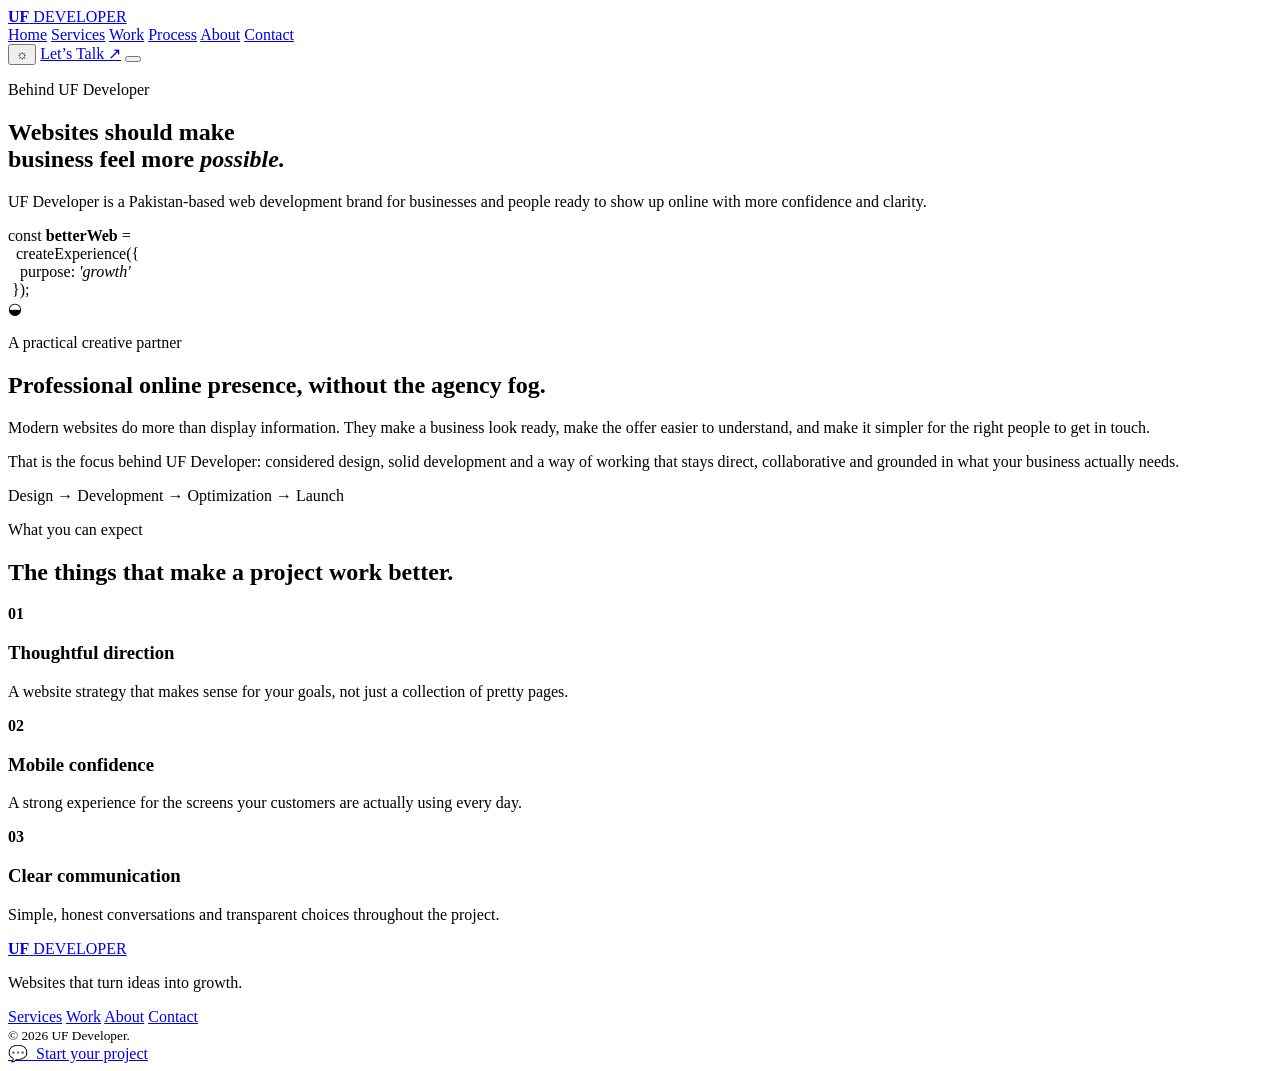
==== about.html @ 140aa17e "Create about.html\" ====
<!doctype html>
<html lang="en">
<head>
  <meta charset="UTF-8">
  <meta name="viewport" content="width=device-width, initial-scale=1">
  <meta name="description" content="About UF Developer, a Pakistan-based web development brand.">
  <title>About | UF Developer</title>

  <link rel="preconnect" href="https://fonts.googleapis.com">
  <link rel="preconnect" href="https://fonts.gstatic.com" crossorigin>
  <link href="https://fonts.googleapis.com/css2?family=DM+Mono:wght@400;500&family=Manrope:wght@400;500;600;700;800&display=swap" rel="stylesheet">

  <link rel="stylesheet" href="styles.css">
</head>

<body>
  <header class="site-header">
    <a class="brand" href="index.html">
      <b>UF</b>
      <span>DEVELOPER</span>
    </a>

    <nav>
      <a href="index.html">Home</a>
      <a href="services.html">Services</a>
      <a href="work.html">Work</a>
      <a href="process.html">Process</a>
      <a class="current" href="about.html">About</a>
      <a href="contact.html">Contact</a>
    </nav>

    <div class="nav-actions">
      <button class="theme-toggle">☼</button>
      <a class="button button-small" href="contact.html">Let’s Talk ↗</a>

      <button class="menu-toggle">
        <span></span>
        <span></span>
      </button>
    </div>
  </header>

  <main>
    <section class="page-hero">
      <p class="eyebrow">Behind UF Developer</p>

      <h1>
        Websites should make<br>
        business feel more <em>possible.</em>
      </h1>

      <p>
        UF Developer is a Pakistan-based web development brand for
        businesses and people ready to show up online with more
        confidence and clarity.
      </p>
    </section>

    <section class="section about-story">
      <div class="about-workspace">
        <div class="desk-screen">
          <i></i>

          <span>
            const <b>betterWeb</b> =<br>
            &nbsp; createExperience({<br>
            &nbsp;&nbsp; purpose: <em>'growth'</em><br>
            &nbsp;});
          </span>
        </div>

        <div class="desk-phone"></div>
        <div class="desk-coffee">◒</div>
      </div>

      <div>
        <p class="eyebrow">A practical creative partner</p>

        <h2>
          Professional online presence,
          without the agency fog.
        </h2>

        <p>
          Modern websites do more than display information.
          They make a business look ready, make the offer easier
          to understand, and make it simpler for the right people
          to get in touch.
        </p>

        <p>
          That is the focus behind UF Developer: considered design,
          solid development and a way of working that stays direct,
          collaborative and grounded in what your business actually needs.
        </p>

        <div class="about-steps">
          <span>Design</span>
          <b>→</b>
          <span>Development</span>
          <b>→</b>
          <span>Optimization</span>
          <b>→</b>
          <span>Launch</span>
        </div>
      </div>
    </section>

    <section class="section expectation">
      <p class="eyebrow">What you can expect</p>

      <h2>
        The things that make
        a project work better.
      </h2>

      <div class="expect-grid">
        <article>
          <b>01</b>
          <h3>Thoughtful direction</h3>
          <p>
            A website strategy that makes sense for your goals,
            not just a collection of pretty pages.
          </p>
        </article>

        <article>
          <b>02</b>
          <h3>Mobile confidence</h3>
          <p>
            A strong experience for the screens your customers
            are actually using every day.
          </p>
        </article>

        <article>
          <b>03</b>
          <h3>Clear communication</h3>
          <p>
            Simple, honest conversations and transparent choices
            throughout the project.
          </p>
        </article>
      </div>
    </section>
  </main>

  <footer>
    <a class="brand" href="index.html">
      <b>UF</b>
      <span>DEVELOPER</span>
    </a>

    <p>Websites that turn ideas into growth.</p>

    <div class="footer-links">
      <a href="services.html">Services</a>
      <a href="work.html">Work</a>
      <a href="about.html">About</a>
      <a href="contact.html">Contact</a>
    </div>

    <small>© 2026 UF Developer.</small>
  </footer>

  <a class="mobile-cta" href="contact.html">
    💬 &nbsp;Start your project
  </a>

  <script src="script.js"></script>
</body>
</html>
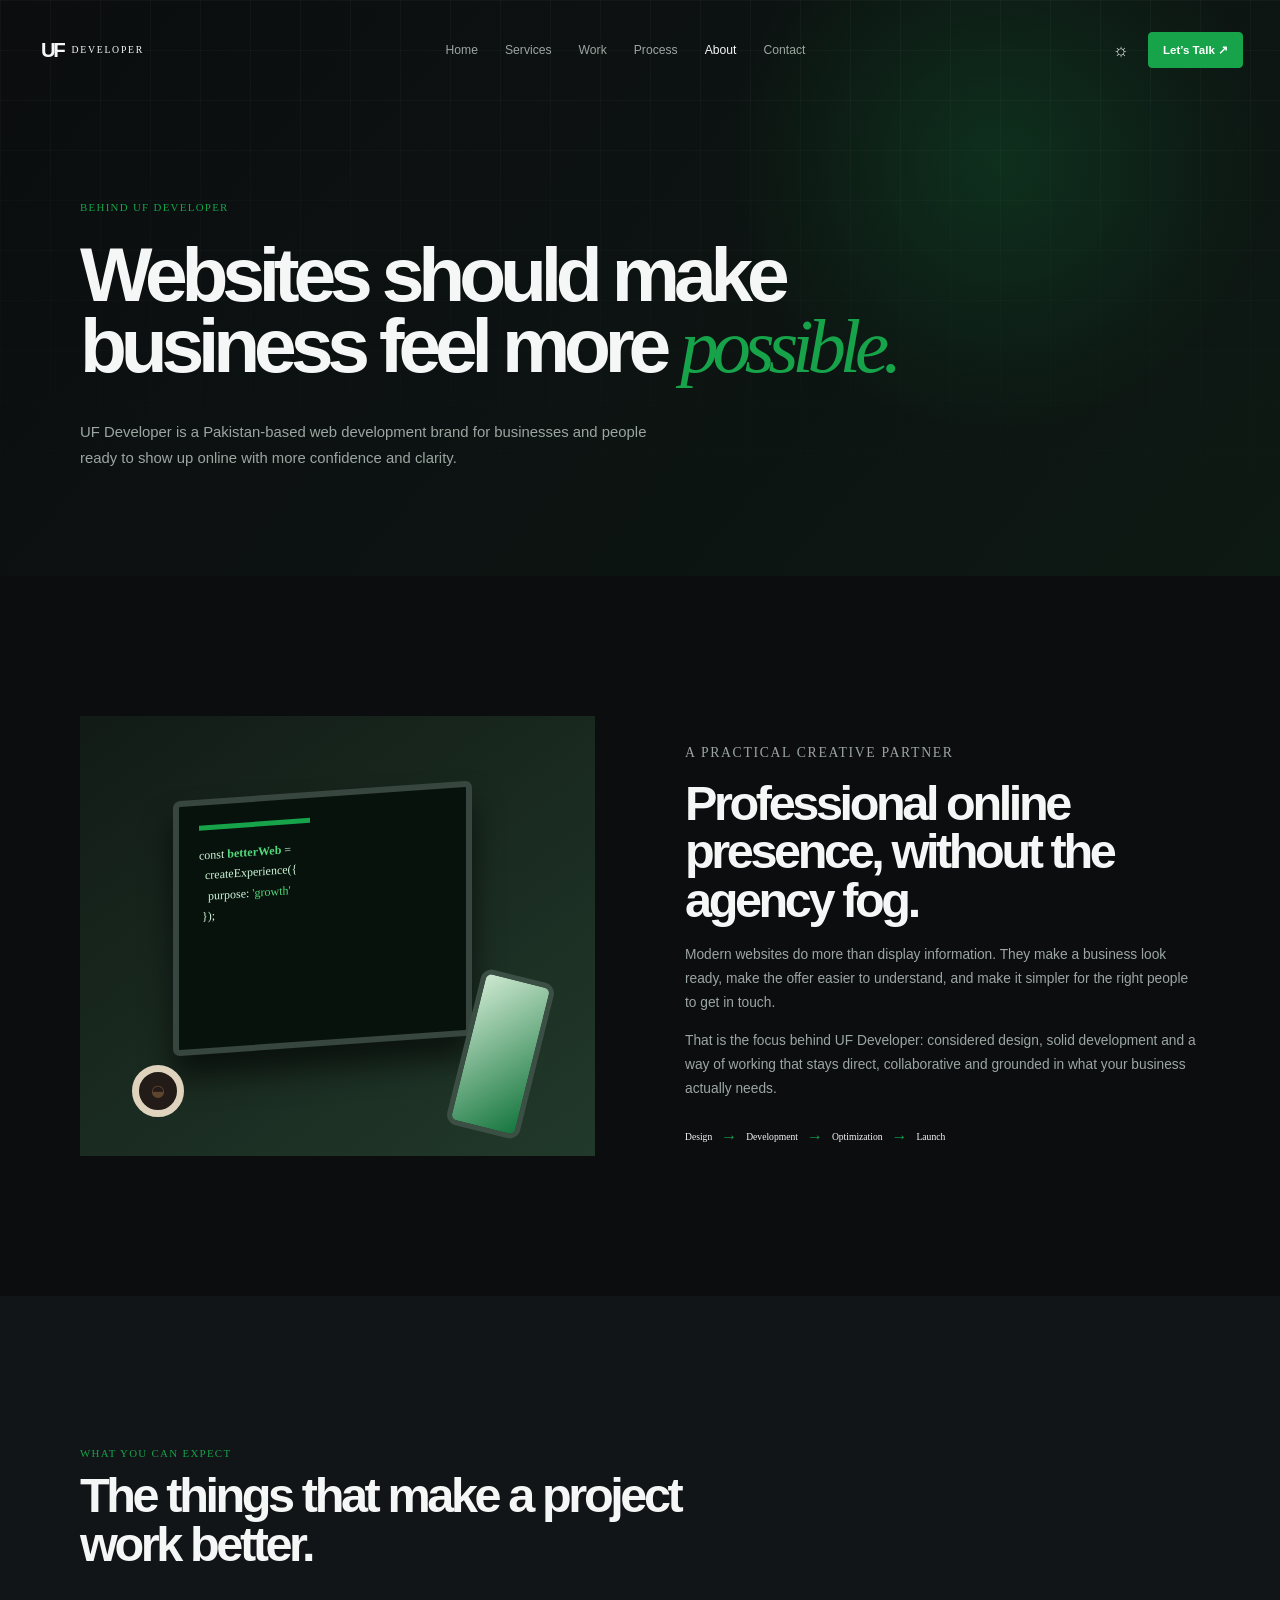
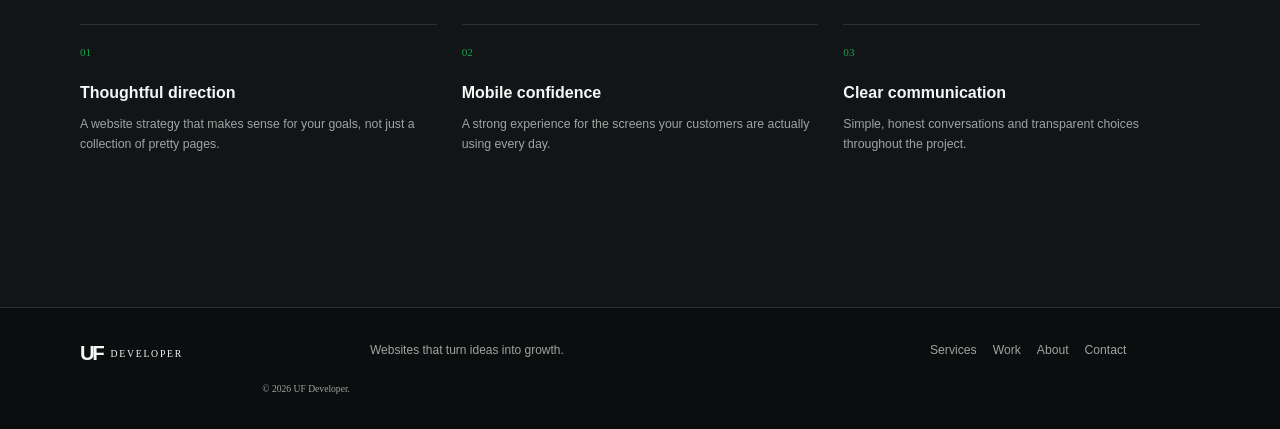
==== commit d8f66bc0: "Update about.html" ====
--- a/about.html
+++ b/about.html
@@ -3,12 +3,8 @@
 <head>
   <meta charset="UTF-8">
   <meta name="viewport" content="width=device-width, initial-scale=1">
-  <meta name="description" content="About UF Developer, a Pakistan-based web development brand.">
+  <meta name="description" content="About UF Developer, a Pakistan-based web development brand">
   <title>About | UF Developer</title>
-
-  <link rel="preconnect" href="https://fonts.googleapis.com">
-  <link rel="preconnect" href="https://fonts.gstatic.com" crossorigin>
-  <link href="https://fonts.googleapis.com/css2?family=DM+Mono:wght@400;500&family=Manrope:wght@400;500;600;700;800&display=swap" rel="stylesheet">
 
   <link rel="stylesheet" href="styles.css">
 </head>
@@ -31,7 +27,10 @@
 
     <div class="nav-actions">
       <button class="theme-toggle">☼</button>
-      <a class="button button-small" href="contact.html">Let’s Talk ↗</a>
+
+      <a class="button button-small" href="contact.html">
+        Let’s Talk ↗
+      </a>
 
       <button class="menu-toggle">
         <span></span>
--- a/styles.css
+++ b/styles.css
@@ -0,0 +1,8 @@
+:root{--bg:#0b0d0f;--panel:#121518;--text:#f5f7f6;--muted:#9ca6a1;--line:#29302d;--green:#16a34a;--soft:#dcfce7;--serif:Georgia,serif}*{box-sizing:border-box}html{scroll-behavior:smooth}body{margin:0;background:var(--bg);color:var(--text);font-family:Manrope,Arial,sans-serif;overflow-x:hidden}.light{--bg:#f7f8f5;--panel:#fff;--text:#101512;--muted:#65706a;--line:#dce2dc}.loader{position:fixed;z-index:99;inset:0;background:#0b0d0f;display:grid;place-content:center;text-align:center;transition:opacity .45s,visibility .45s}.loader span{font-size:6rem;font-weight:800;letter-spacing:-.12em;color:#fff;line-height:.7}.loader small{font:500 .7rem 'DM Mono';letter-spacing:.34em;color:#16a34a;margin-left:.34em;margin-top:16px}.loader.done{opacity:0;visibility:hidden}.site-header{position:fixed;z-index:20;top:18px;left:50%;width:min(1280px,calc(100% - 40px));transform:translateX(-50%);padding:13px 16px 13px 20px;border:1px solid transparent;display:flex;align-items:center;justify-content:space-between;transition:.3s}.site-header.scrolled{background:color-mix(in srgb,var(--bg) 82%,transparent);backdrop-filter:blur(18px);border-color:var(--line);border-radius:12px}.brand{display:flex;align-items:center;gap:8px;color:inherit;text-decoration:none}.brand b{font-size:1.28rem;letter-spacing:-.12em;line-height:1}.brand span{font:500 .61rem 'DM Mono';letter-spacing:.18em}.site-header nav{display:flex;gap:27px}.site-header nav a,.footer-links a{font-size:.76rem;color:var(--muted);text-decoration:none;transition:color .2s}.site-header nav a:hover,.footer-links a:hover{color:var(--green)}.nav-actions{display:flex;align-items:center;gap:13px}.theme-toggle,.menu-toggle{border:0;background:none;color:var(--text);font-size:1.1rem;cursor:pointer}.menu-toggle{display:none}.button{display:inline-flex;align-items:center;justify-content:center;gap:16px;background:var(--green);color:white;text-decoration:none;border:1px solid var(--green);border-radius:4px;padding:15px 20px;font-size:.78rem;font-weight:700;transition:transform .2s,background .2s;cursor:pointer}.button:hover{transform:translateY(-3px);background:#188d44}.button i,.text-link i{font-style:normal;font-size:1rem}.button-small{padding:10px 14px;font-size:.72rem}.hero{min-height:760px;padding:180px max(30px,calc((100% - 1220px)/2)) 100px;display:grid;grid-template-columns:1.02fr .98fr;align-items:center;position:relative;overflow:hidden}.grid{position:absolute;inset:0;background-image:linear-gradient(#ffffff08 1px,transparent 1px),linear-gradient(90deg,#ffffff08 1px,transparent 1px);background-size:56px 56px;mask-image:linear-gradient(to bottom,black,transparent 80%)}.hero-glow{position:absolute;width:600px;height:600px;right:-80px;top:100px;background:radial-gradient(circle,#16a34a30,transparent 64%);filter:blur(10px)}.hero-copy,.hero-visual{position:relative;z-index:1}.availability,.eyebrow{font:500 .68rem 'DM Mono';letter-spacing:.12em;text-transform:uppercase;color:var(--green)}.availability{display:flex;align-items:center;gap:8px}.availability span{width:7px;height:7px;border-radius:50%;background:var(--green);box-shadow:0 0 0 5px #16a34a20}.hero h1,h2{font-size:clamp(3rem,5.25vw,5.25rem);line-height:.99;letter-spacing:-.067em;margin:22px 0 26px;max-width:700px}.hero h1 em,h2 em,.technology em,.big-cta em{font-family:var(--serif);font-weight:400;color:var(--green);letter-spacing:-.08em}.lead{font-size:1rem;line-height:1.7;max-width:510px;color:var(--muted)}.location,.capabilities{font:500 .7rem 'DM Mono';letter-spacing:.02em;color:var(--muted);margin-top:22px}.location b,.capabilities b{color:var(--green);margin:0 5px}.hero-actions{display:flex;align-items:center;gap:27px;margin-top:29px}.text-link{font-size:.78rem;font-weight:700;color:var(--text);text-decoration:none;border-bottom:1px solid var(--line);padding-bottom:4px}.capabilities{margin-top:50px;color:#c3ccc6}.hero-visual{height:470px;perspective:900px}.screen{position:absolute;width:455px;height:300px;right:35px;top:75px;border:8px solid #222a27;border-radius:13px;background:#d9f8e3;box-shadow:0 35px 80px #0008;transform:rotateY(-10deg) rotateX(4deg);overflow:hidden}.browser-top{height:23px;background:#f9faf7;display:flex;align-items:center;padding:0 8px;gap:4px}.browser-top span{width:5px;height:5px;border-radius:50%;background:#a9afaa}.browser-top i{font:400 5px 'DM Mono';color:#7c827e;margin:auto}.screen-content{padding:20px;color:#133a20;background:linear-gradient(135deg,#ecfff2,#b4eeca);height:100%}.screen-nav{display:flex;justify-content:space-between;font:500 7px 'DM Mono'}.screen-nav b{font-size:10px}.screen-content h3{font-size:32px;letter-spacing:-.08em;margin:33px 0 8px;line-height:.93}.screen-content h3 em{font-family:var(--serif);font-weight:400}.screen-block{position:absolute;bottom:-2px;right:0;width:46%;height:75%;background:#299a55;border-radius:50% 0 0}.screen-lines i{display:block;width:70px;height:3px;margin-top:6px;background:#347e4b}.phone{position:absolute;z-index:2;right:5px;bottom:10px;width:103px;height:210px;border:5px solid #242a27;background:#1a8050;border-radius:16px;box-shadow:0 20px 30px #0005;padding:30px 10px;color:#e9ffe9;transform:rotate(7deg)}.phone-top{position:absolute;top:7px;left:36px;background:#061509;width:24px;height:3px;border-radius:3px}.phone b{font:500 6px 'DM Mono';letter-spacing:.06em}.phone strong{display:block;font-size:15px;line-height:.95;letter-spacing:-.08em;margin-top:45px}.phone em{font-family:var(--serif);font-weight:400}.phone div:last-child{position:absolute;bottom:0;left:0;width:100%;height:45%;background:#d1f7d7;border-radius:50% 50% 0 0}.orbit{position:absolute;border:1px solid #16a34a4d;border-radius:50%;width:480px;height:480px;right:25px;top:0;transform:rotateX(68deg) rotateZ(-22deg)}.orbit-two{width:380px;height:380px;right:85px;top:55px;transform:rotateX(68deg) rotateZ(40deg)}.float-card{position:absolute;z-index:3;background:#151a17e6;border:1px solid #405148;border-radius:7px;padding:10px;box-shadow:0 12px 20px #0005;backdrop-filter:blur(8px);font-size:9px;min-width:98px}.float-card small{font:400 8px 'DM Mono';color:var(--green);display:block;margin-bottom:4px}.float-card b{font-size:10px}.float-card i{position:absolute;right:10px;font-style:normal;color:var(--green);font-size:16px}.card-design{left:12px;top:62px;animation:float 5s ease-in-out infinite}.card-dev{left:22px;bottom:58px;animation:float 5s 1s ease-in-out infinite}.card-responsive{right:12px;top:17px;padding:8px;min-width:auto;text-align:center}.card-responsive span{display:block;color:var(--green);font-weight:800;font-size:14px}.card-responsive b{font-size:7px}.card-performance{right:35px;bottom:0;min-width:117px}.bars{display:flex;gap:3px;align-items:end;height:15px;margin-top:5px}.bars i{position:static;width:5px;background:var(--green)}.bars i:nth-child(1){height:30%}.bars i:nth-child(2){height:70%}.bars i:nth-child(3){height:50%}.bars i:nth-child(4){height:100%}@keyframes float{50%{transform:translateY(-12px)}}.trust{padding:22px max(30px,calc((100% - 1220px)/2));border-top:1px solid var(--line);border-bottom:1px solid var(--line);display:flex;justify-content:space-between;gap:30px;align-items:center}.trust p{font-size:.75rem;color:var(--muted);margin:0}.trust div{display:flex;gap:22px;flex-wrap:wrap}.trust span{font:500 .62rem 'DM Mono';color:var(--text);white-space:nowrap}.trust span:before{content:'✦';color:var(--green);margin-right:6px}.section{padding:140px max(30px,calc((100% - 1120px)/2))}.section-heading{max-width:650px}.section-heading h2{font-size:clamp(2.5rem,4.5vw,4.6rem);margin:14px 0 22px}.section-heading>p:not(.eyebrow){font-size:.92rem;line-height:1.7;color:var(--muted);max-width:560px}.service-grid{display:grid;grid-template-columns:repeat(3,1fr);gap:12px;margin-top:65px}.service-card{border:1px solid var(--line);background:var(--panel);min-height:275px;padding:22px;position:relative;transition:transform .25s,border-color .25s}.service-card:hover{transform:translateY(-6px);border-color:var(--green)}.service-card>span{font:500 .66rem 'DM Mono';color:var(--green)}.service-icon{font-size:27px;margin:34px 0 18px;color:var(--green)}.service-card h3{margin:0;font-size:1.08rem;letter-spacing:-.04em}.service-card p{font-size:.75rem;line-height:1.65;color:var(--muted);min-height:58px}.service-card a,.price-grid article>a{position:absolute;bottom:21px;font-size:.7rem;font-weight:700;color:var(--text);text-decoration:none}.service-card a i,.price-grid i{color:var(--green);font-style:normal;margin-left:4px}.work{background:color-mix(in srgb,var(--panel) 65%,var(--bg))}.filters{display:flex;gap:8px;flex-wrap:wrap;margin:47px 0 28px}.filters button{background:transparent;border:1px solid var(--line);color:var(--muted);padding:8px 12px;border-radius:20px;font:500 .65rem 'DM Mono';cursor:pointer}.filters button.active,.filters button:hover{border-color:var(--green);color:var(--green)}.project-grid{display:grid;grid-template-columns:repeat(2,1fr);gap:55px 16px}.project{transition:.35s}.project.hidden{display:none}.project-preview{height:360px;position:relative;overflow:hidden}.project-info{padding:13px 3px 0;display:flex;justify-content:space-between;align-items:end}.project-info p{font:500 .58rem 'DM Mono';color:var(--green);margin:0 0 6px}.project-info h3{font-size:1.15rem;letter-spacing:-.05em;margin:0}.project-open{border:0;background:none;color:var(--text);font:700 .7rem Manrope;cursor:pointer}.project-open i{font-style:normal;color:var(--green);font-size:1rem}.bakery{background:#f8b7a9;color:#57251a;padding:23px}.preview-top,.estate-nav{font:500 9px 'DM Mono';display:flex;justify-content:space-between}.bakery strong,.estate strong,.cafe strong,.fit strong,.aura strong,.personal strong{font-size:clamp(2rem,4vw,3.8rem);line-height:.88;letter-spacing:-.09em;display:block;position:relative;z-index:1}.bakery strong{margin-top:64px}.bakery em,.estate em,.cafe em,.fit em,.aura em,.personal em{font-family:var(--serif);font-weight:400}.cake{position:absolute;right:8%;bottom:12%;font-size:170px;line-height:.7;color:#ef7d76}.estate{background:#191816;color:#f0e7cc;padding:25px}.estate strong{margin-top:58px}.estate-nav{color:#bba66d}.building{position:absolute;right:10%;bottom:0;width:33%;height:70%;background:linear-gradient(120deg,#86734a,#34352c);clip-path:polygon(30% 0,100% 13%,100% 100%,0 100%,0 20%);opacity:.8}.cafe{background:#d0c29c;color:#3b301b;padding:27px}.cafe>p{font:500 11px 'DM Mono';letter-spacing:.16em}.cafe strong{margin-top:82px}.cafe small{position:absolute;bottom:24px;font:500 8px 'DM Mono'}.coffee{position:absolute;right:13%;bottom:10%;font-size:150px;color:#7e512d}.fit{background:#d4ff35;color:#121808;padding:25px}.fit>div:first-child{font-weight:800;letter-spacing:-.1em;font-size:19px}.fit>div span{font-family:var(--serif);font-weight:400}.fit strong{margin-top:78px}.fit-shape{position:absolute;right:0;bottom:0;width:45%;height:84%;border-radius:50% 0 0;background:#1d2722}.aura{background:#d8d5cf;color:#171818;padding:25px}.aura>div:first-child{font:500 11px 'DM Mono';letter-spacing:.2em;display:flex;justify-content:space-between}.aura>div span{font-size:8px;letter-spacing:0}.aura strong{margin-top:65px}.model{position:absolute;width:38%;height:76%;right:17%;bottom:0;background:#25262a;border-radius:48% 48% 0 0;clip-path:polygon(35% 0,63% 0,88% 24%,100% 100%,0 100%,14% 25%)}.personal{background:#2843d7;color:#fff;padding:25px}.personal>p{font:500 8px 'DM Mono';letter-spacing:.09em}.personal strong{margin-top:50px}.personal-art{position:absolute;right:0;bottom:0;width:45%;height:70%;background:#f25c2c;clip-path:polygon(55% 0,100% 10%,100% 100%,0 100%,20% 36%)}.comparison{display:grid;grid-template-columns:.8fr 1.2fr;gap:80px;align-items:center}.comparison .button{margin-top:20px}.comparison-box{height:410px;position:relative;border:1px solid var(--line);overflow:hidden;user-select:none}.comparison-new,.comparison-old{position:absolute;inset:0;overflow:hidden}.comparison-new{background:#d6f9de}.comparison-old{width:48%;z-index:2;border-right:2px solid white}.modern-site,.old-site{width:100%;height:100%;padding:36px;white-space:nowrap}.modern-site{background:#d6f9de;color:#14351c}.modern-site b{font-size:12px;letter-spacing:-.07em}.modern-site h3{font-size:45px;letter-spacing:-.08em;line-height:.88;margin:67px 0 20px}.modern-site em{font-family:var(--serif);font-weight:400}.modern-site button{background:#196436;color:white;border:0;padding:10px;font-size:9px}.modern-site i{position:absolute;right:-40px;bottom:-90px;width:280px;height:280px;border-radius:50%;background:#6cce83}.old-site{background:#d3d3d3;color:#111;text-align:center;font-family:Arial}.old-site b{font-size:16px}.old-site p{margin-top:60px;color:#1457b2;font-size:14px}.old-site div{background:#3a72b9;color:white;padding:8px;font-size:10px}.old-site h3{font-family:'Times New Roman';font-size:25px;margin-top:75px}.old-site button{background:#d93b31;color:white;border:0;padding:9px 18px;font-size:10px}.demo-label{position:absolute;z-index:3;top:12px;left:14px;background:#0b0d0fcc;color:white;padding:5px;font:500 7px 'DM Mono';letter-spacing:.05em}.compare-handle{position:absolute;z-index:4;top:0;bottom:0;left:48%;width:2px;background:white;cursor:ew-resize}.compare-handle span{position:absolute;top:50%;left:50%;transform:translate(-50%,-50%);display:grid;place-items:center;width:34px;height:34px;border-radius:50%;background:white;color:#183d21;font-size:15px}.values{display:grid;grid-template-columns:1fr 1fr;gap:80px}.value-list article{display:grid;grid-template-columns:40px 1fr;column-gap:16px;border-top:1px solid var(--line);padding:22px 0}.value-list span{font:500 .65rem 'DM Mono';color:var(--green)}.value-list h3{margin:0;font-size:1rem}.value-list p{grid-column:2;color:var(--muted);font-size:.77rem;line-height:1.6;margin:8px 0 0}.technology{padding:110px 30px;text-align:center;background:var(--green);color:#071c0d;overflow:hidden}.technology .eyebrow{color:#0c4821}.technology h2{font-size:clamp(2.7rem,5vw,5.2rem);margin:13px 0 48px}.technology em{color:#e9ffec}.tech-row{display:flex;justify-content:center;gap:12px;flex-wrap:wrap}.tech-row span{font:500 .78rem 'DM Mono';padding:12px 20px;border:1px solid #0d5929;border-radius:50px}.technology>p:last-child{font-size:.76rem;max-width:440px;margin:36px auto 0;line-height:1.6}.process{display:grid;grid-template-columns:1fr 1fr;gap:80px}.timeline{position:relative}.timeline-line{position:absolute;left:14px;top:20px;bottom:20px;width:1px;background:var(--line)}.timeline article{position:relative;display:grid;grid-template-columns:48px 1fr;padding:0 0 28px}.timeline article:last-child{padding-bottom:0}.timeline span{width:29px;height:29px;display:grid;place-items:center;border:1px solid var(--line);border-radius:50%;background:var(--bg);font:500 8px 'DM Mono';z-index:1}.timeline article.active span,.timeline article:hover span{background:var(--green);border-color:var(--green);color:white}.timeline h3{margin:4px 0 7px;font-size:1rem}.timeline p{margin:0;color:var(--muted);font-size:.76rem;line-height:1.5}.pricing{background:var(--panel)}.price-grid{display:grid;grid-template-columns:repeat(3,1fr);gap:12px;margin-top:55px}.price-grid article{border:1px solid var(--line);min-height:350px;padding:24px;position:relative}.price-grid article>p{font:500 .68rem 'DM Mono';text-transform:uppercase;color:var(--green)}.price-grid h3{font-size:1.22rem;letter-spacing:-.05em;line-height:1.1;margin:25px 0}.price-grid ul{padding:0;list-style:none;color:var(--muted);font-size:.72rem;line-height:2}.price-grid li:before{content:'✓';color:var(--green);margin-right:8px}.price-grid .featured{background:#e9fff0;color:#122019;border-color:#e9fff0}.featured>span{position:absolute;right:15px;top:15px;background:var(--green);color:white;border-radius:20px;padding:5px 8px;font:500 7px 'DM Mono';text-transform:uppercase}.featured .button{position:absolute;bottom:20px;left:24px;right:24px}.about{display:grid;grid-template-columns:1fr 1fr;gap:90px;align-items:center}.about-workspace{height:360px;background:linear-gradient(145deg,#121b16,#21392a);position:relative;overflow:hidden}.desk-screen{position:absolute;left:18%;top:17%;width:58%;height:58%;background:#07120c;border:6px solid #37463e;border-radius:7px;transform:skewY(-4deg);padding:20px;color:#d1f8d9;font:12px 'DM Mono';line-height:1.7;box-shadow:0 22px 30px #0009}.desk-screen i{display:block;height:5px;background:#16a34a;width:45%;margin-bottom:15px}.desk-screen b,.desk-screen em{color:#51d87a;font-style:normal}.desk-phone{position:absolute;right:11%;bottom:5%;height:160px;width:75px;border:5px solid #3c4f45;border-radius:11px;background:linear-gradient(135deg,#cee9d1,#15763e);transform:rotate(14deg)}.desk-coffee{position:absolute;left:10%;bottom:9%;width:52px;height:52px;border:7px solid #dfd3bd;border-radius:50%;color:#5e442d;background:#221b17;display:grid;place-items:center}.about-steps{margin-top:27px;display:flex;gap:9px;flex-wrap:wrap;align-items:center}.about-steps span{font:500 .6rem 'DM Mono';color:var(--text)}.about-steps b{color:var(--green)}.faq{display:grid;grid-template-columns:.85fr 1.15fr;gap:80px}.faq-list details{border-top:1px solid var(--line);padding:21px 0}.faq-list details:last-child{border-bottom:1px solid var(--line)}.faq-list summary{list-style:none;cursor:pointer;font-size:.9rem;font-weight:700;display:flex;justify-content:space-between}.faq-list summary::-webkit-details-marker{display:none}.faq-list summary i{font-style:normal;color:var(--green);font-size:18px;line-height:.7}.faq-list details[open] summary i{transform:rotate(45deg)}.faq-list p{font-size:.78rem;line-height:1.65;color:var(--muted);max-width:530px}.big-cta{position:relative;overflow:hidden;background:#0d2918;padding:130px 30px;text-align:center}.big-cta h2{position:relative;font-size:clamp(2.7rem,5.2vw,5.3rem);letter-spacing:-.07em;line-height:.96;margin:15px auto 21px}.big-cta>p:not(.eyebrow){position:relative;color:#bddbc5;font-size:.85rem}.big-cta>div:last-child{position:relative;display:flex;justify-content:center;gap:12px;margin-top:27px}.button-outline{background:transparent;border-color:#7ab888}.button-outline:hover{background:#174a29}.cta-window{position:absolute;width:260px;height:160px;border:1px solid #4c91613d;background:#1f704039;transform:rotate(-17deg);top:40px;left:-40px}.cta-window:before{content:'';display:block;height:17px;border-bottom:1px solid #4c91613d}.cta-window.two{left:auto;right:-50px;top:auto;bottom:20px;transform:rotate(15deg)}.contact{display:grid;grid-template-columns:.8fr 1.2fr;gap:80px}.contact-meta{margin-top:38px;display:grid;gap:13px;font-size:.75rem;color:var(--muted)}.contact-meta a{color:var(--text);text-decoration:none}.project-form{display:grid;gap:16px}.form-row{display:grid;grid-template-columns:1fr 1fr;gap:14px}.project-form label{display:grid;gap:7px;font-size:.67rem;font-weight:700}.project-form input,.project-form select,.project-form textarea{width:100%;border:1px solid var(--line);background:transparent;color:var(--text);font:400 .8rem Manrope;padding:12px;border-radius:2px;outline:0}.project-form input:focus,.project-form select:focus,.project-form textarea:focus{border-color:var(--green);box-shadow:0 0 0 3px #16a34a22}.project-form select option{color:#111}.project-form textarea{height:110px;resize:vertical}.project-form .button{justify-self:start}.form-message{font-size:.74rem;color:var(--green);line-height:1.5;margin:0}footer{border-top:1px solid var(--line);padding:35px max(30px,calc((100% - 1120px)/2));display:grid;grid-template-columns:1fr 2fr 1fr;gap:20px;align-items:start}footer>p{font-size:.75rem;color:var(--muted);margin:0}.footer-links{display:flex;gap:16px;flex-wrap:wrap}footer small{font:400 .6rem 'DM Mono';color:var(--muted);text-align:right}.whatsapp{position:fixed;right:22px;bottom:22px;z-index:10;border-radius:25px;background:var(--green);padding:11px 15px;color:white;text-decoration:none;font-size:.7rem;font-weight:700;box-shadow:0 8px 24px #0004}.whatsapp:first-letter{font-size:16px}.whatsapp span{margin-left:5px}.mobile-cta{display:none}.reveal{opacity:0;transform:translateY(22px);transition:opacity .65s ease,transform .65s ease}.reveal.visible{opacity:1;transform:none}dialog{max-width:620px;width:calc(100% - 36px);padding:40px;border:1px solid var(--line);background:var(--panel);color:var(--text);box-shadow:0 30px 80px #0008}dialog::backdrop{background:#000a;backdrop-filter:blur(3px)}dialog h2{font-size:2.8rem;margin:12px 0 5px;letter-spacing:-.07em}.modal-category{font:500 .65rem 'DM Mono';color:var(--green)}.modal-close{position:absolute;right:15px;top:11px;background:transparent;border:0;color:var(--text);font-size:28px;cursor:pointer}.modal-grid{display:grid;grid-template-columns:1fr 1fr;gap:20px;margin:30px 0}.modal-grid h3{font-size:.8rem;margin:0 0 7px}.modal-grid p{font-size:.74rem;line-height:1.6;color:var(--muted);margin:0}
+@media(max-width:800px){.site-header{top:10px;width:calc(100% - 24px);padding:12px}.site-header nav{display:none}.site-header.menu-open nav{display:flex;position:absolute;top:57px;left:0;right:0;padding:18px;background:var(--panel);border:1px solid var(--line);border-radius:9px;flex-direction:column;gap:17px}.site-header .button-small{display:none}.menu-toggle{display:block;width:25px;padding:2px}.menu-toggle span{display:block;height:1px;background:currentColor;margin:5px 0}.hero{grid-template-columns:1fr;padding:140px 24px 40px;min-height:auto}.hero h1{font-size:3.2rem}.hero-visual{height:370px;margin-top:25px;transform:scale(.9);transform-origin:top center}.screen{right:10%;width:340px;height:225px}.phone{right:0}.trust{padding:18px 24px;display:block}.trust p{margin-bottom:13px}.trust div{gap:10px 15px}.section{padding:85px 24px}.service-grid,.price-grid{grid-template-columns:1fr}.service-card{min-height:230px}.project-grid{grid-template-columns:1fr;gap:40px}.project-preview{height:290px}.comparison,.values,.process,.about,.faq,.contact{grid-template-columns:1fr;gap:42px}.comparison-box{height:340px}.modern-site,.old-site{padding:25px}.modern-site h3{font-size:35px}.old-site h3{font-size:19px}.technology{padding:75px 20px}.process .section-heading{margin-bottom:5px}.price-grid article{min-height:300px}.about-workspace{order:2}.faq-list{order:2}.big-cta{padding:85px 24px}.big-cta>div:last-child{flex-direction:column;align-items:center}.contact-intro{margin-bottom:0}.form-row{grid-template-columns:1fr}.mobile-cta{display:block;position:fixed;bottom:0;left:0;right:0;z-index:11;background:var(--green);color:#fff;text-align:center;padding:14px;font-size:.78rem;font-weight:800;text-decoration:none}.whatsapp{bottom:62px;right:12px;padding:10px}.whatsapp span{display:none}footer{padding:35px 24px 75px;grid-template-columns:1fr}footer small{text-align:left}.modal-grid{grid-template-columns:1fr}.hero-actions{gap:18px}.capabilities{margin-top:30px}.hero-copy .lead{font-size:.9rem}}
+@media(prefers-reduced-motion:reduce){*,*:before,*:after{animation-duration:.001ms!important;transition-duration:.001ms!important;scroll-behavior:auto!important}.reveal{opacity:1;transform:none}}
+
+/* Dedicated page layouts */
+.site-header nav a.current{color:var(--text)}.page-hero{min-height:570px;padding:190px max(30px,calc((100% - 1120px)/2)) 90px;display:flex;flex-direction:column;justify-content:flex-end;position:relative;overflow:hidden;background:radial-gradient(circle at 78% 28%,#16a34a31,transparent 25%),linear-gradient(130deg,var(--bg),color-mix(in srgb,var(--bg) 78%,#154224))}.page-hero:before{content:'';position:absolute;inset:0;background-image:linear-gradient(#ffffff08 1px,transparent 1px),linear-gradient(90deg,#ffffff08 1px,transparent 1px);background-size:50px 50px;mask-image:linear-gradient(to bottom,black,transparent)}.page-hero>*{position:relative}.page-hero h1{font-size:clamp(3rem,6vw,6rem);line-height:.93;letter-spacing:-.08em;margin:15px 0 22px}.page-hero h1 em{font-family:var(--serif);font-weight:400;color:var(--green)}.page-hero>p:last-child{max-width:580px;color:var(--muted);font-size:.93rem;line-height:1.75}.service-detail-list{padding-top:40px}.service-detail-list article{display:grid;grid-template-columns:1fr 1fr;gap:70px;border-top:1px solid var(--line);padding:60px 0}.service-detail-list h2{font-size:clamp(2rem,3.4vw,3.35rem);line-height:1;letter-spacing:-.07em;margin:15px 0}.service-detail-list article>div>p{color:var(--muted);font-size:.82rem;line-height:1.7}.service-detail-list ul{list-style:none;padding:0;margin:27px 0}.service-detail-list li{font-size:.75rem;padding:8px 0;border-bottom:1px solid var(--line)}.service-detail-list li:before{content:'✦';color:var(--green);margin-right:8px}.showcase{padding-top:30px}.showcase .project-preview{height:430px}.process-page{padding-top:30px}.process-page article{border-top:1px solid var(--line);padding:48px 0;display:grid;grid-template-columns:130px minmax(0,650px);gap:20px}.process-page article>span{font:500 1.1rem 'DM Mono';color:var(--green)}.process-page h2,.about-story h2,.expectation h2{font-size:clamp(2rem,3.8vw,3.7rem);letter-spacing:-.07em;line-height:1;margin:12px 0 18px}.process-page div>p:last-child,.about-story div>p{font-size:.86rem;color:var(--muted);line-height:1.75;max-width:550px}.about-story{display:grid;grid-template-columns:1fr 1fr;gap:90px;align-items:center}.about-story .about-workspace{height:440px}.expectation{background:var(--panel)}.expect-grid{display:grid;grid-template-columns:repeat(3,1fr);gap:25px;margin-top:55px}.expect-grid article{border-top:1px solid var(--line);padding-top:17px}.expect-grid b{font:500 .7rem 'DM Mono';color:var(--green)}.expect-grid h3{font-size:1rem;margin:24px 0 8px}.expect-grid p{font-size:.77rem;color:var(--muted);line-height:1.65}.contact-page{padding-top:55px}.contact-hero{min-height:500px}
+@media(max-width:800px){.page-hero{min-height:480px;padding:150px 24px 60px}.page-hero h1{font-size:3.15rem}.service-detail-list article,.about-story{grid-template-columns:1fr;gap:12px}.service-detail-list article{padding:42px 0}.process-page article{grid-template-columns:55px 1fr;padding:35px 0}.expect-grid{grid-template-columns:1fr;gap:30px}.showcase .project-preview{height:310px}.about-story .about-workspace{height:340px}}
+.service-index{max-width:1120px;margin:0 auto;padding:0 max(30px,calc((100% - 1120px)/2)) 24px;display:grid;grid-template-columns:repeat(4,1fr);gap:8px}.service-index a{display:flex;align-items:center;gap:8px;border:1px solid var(--line);padding:13px;color:var(--text);font-size:.68rem;text-decoration:none}.service-index a:hover{border-color:var(--green);color:var(--green)}.service-index span{font:500 .6rem 'DM Mono';color:var(--green)}.service-index b{margin-left:auto;font-weight:400}@media(max-width:800px){.service-index{grid-template-columns:1fr 1fr;padding:0 24px 20px}.service-index a{font-size:.62rem}}
